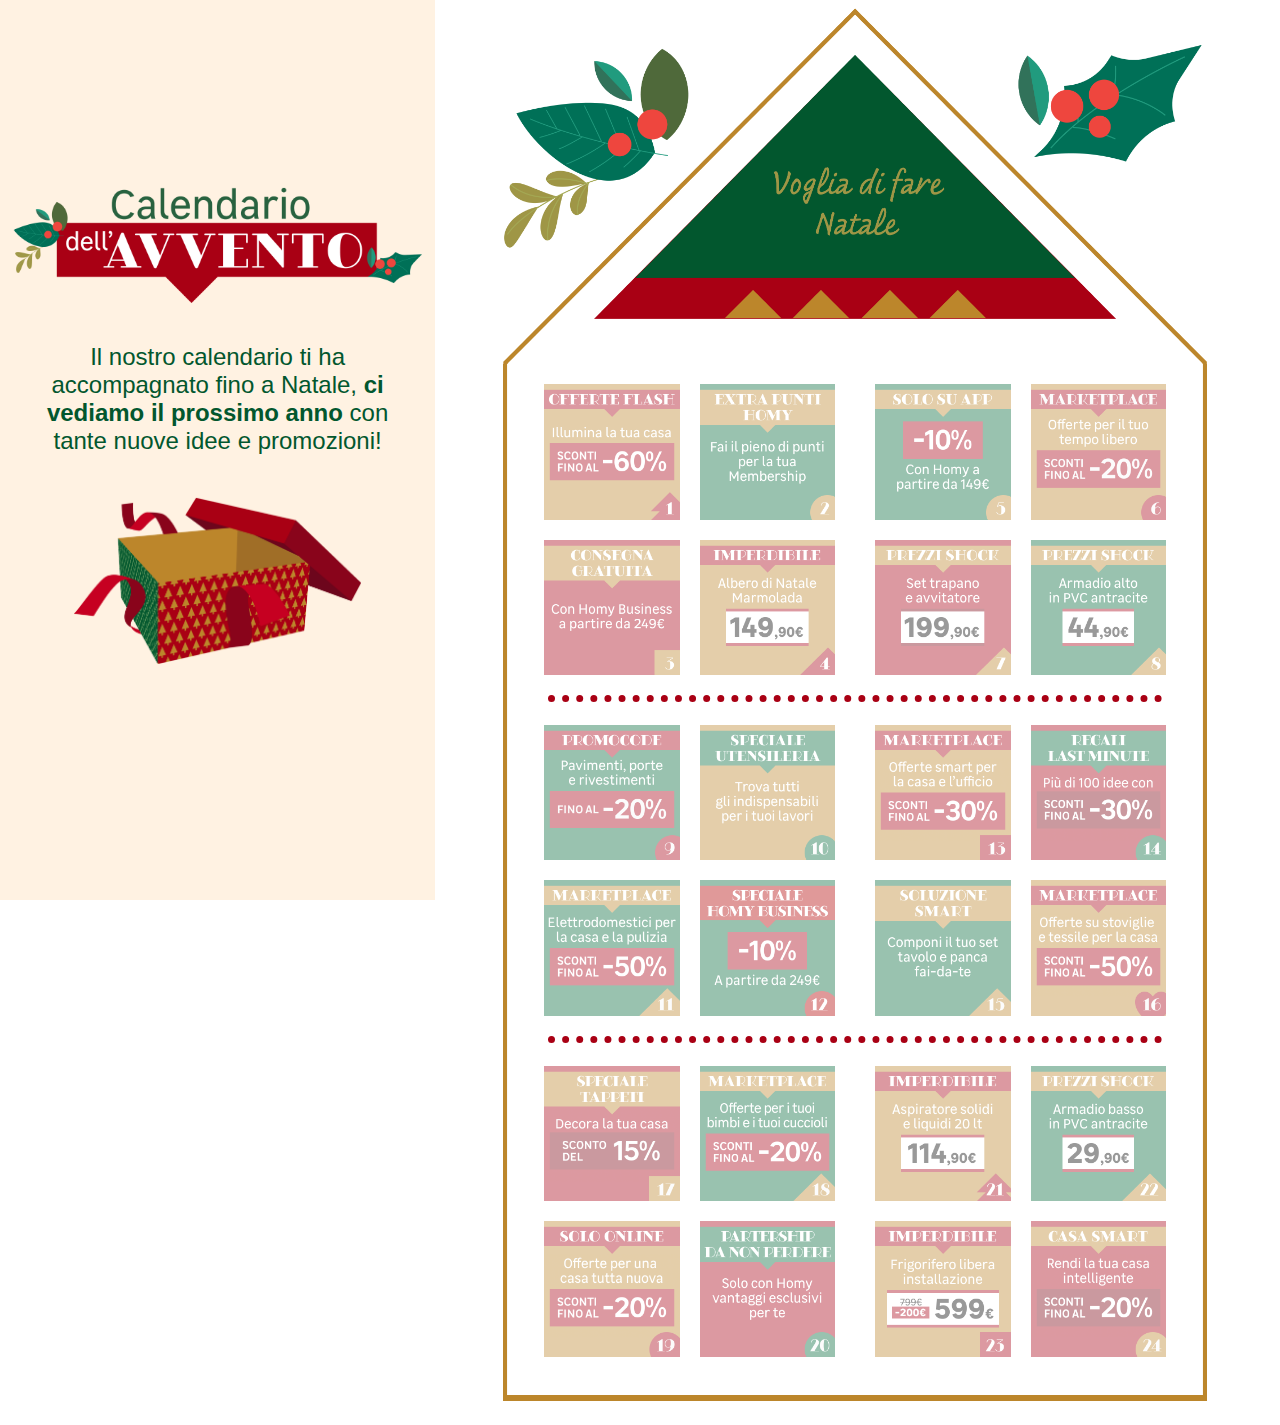
==== index.html @ 43014d5e "files" ====
<!DOCTYPE html>

<html lang="en">

<head>

  <meta charset="UTF-8" />

  <title>Calendario dell'avvento 2024</title>

  <meta name="viewport" content="width=device-width,initial-scale=1" />

  <meta name="description" content="" />

  <link rel="icon" href="favicon.png">
  <link rel="stylesheet" type="text/css" href="styles.css" />
  <script src="https://cdnjs.cloudflare.com/ajax/libs/jquery/3.7.1/jquery.min.js"
    integrity="sha512-v2CJ7UaYy4JwqLDIrZUI/4hqeoQieOmAZNXBeQyjo21dadnwR+8ZaIJVT8EE2iyI61OV8e6M8PP2/4hpQINQ/g=="
    crossorigin="anonymous" referrerpolicy="no-referrer"></script>


</head>

<body style="margin: 0;">

  <div class="adv24-container">
    <div class="adv24-detail">
      <div class="adv24-detail-inner">
        <img class="adv24-detail-header-img" src="images/detail_header.png">
        <p class="adv24-txt1">Dall’1 al 24 dicembre ogni
          giorno una sorpresa!</p>
        <p class="adv24-txt2">E oggi cosa hai ricevuto?</p>
        <div class="adv24-detail-after-eve">
          <p class="adv24-txt3">Il nostro calendario ti ha accompagnato fino a Natale, <strong>ci vediamo il prossimo anno</strong> con tante nuove idee e promozioni!</p>
          <img class="adv24-detail-after-eve-img" src="images/open_box.png">
        </div>
        <div class="adv24-house">
          <div class="adv24-house-top adv24-desktop-hidden">
            <img src="images/casetta_mobile_top.png">
          </div>
          <div class="adv24-house-content">
            <div class="adv24-window-anim">
              <div class="adv24-window-panel adv24-window-left-panel">
                <div class="adv24-panel-inner"></div>
              </div>
              <div class="adv24-window-panel adv24-window-right-panel">
                <div class="adv24-panel-inner"></div>
              </div>
            </div>
            <div class="adv24-house-days-shadow adv24-desktop-hidden"></div>
            <div class="adv24-house-days adv24-desktop-hidden">
            </div>
          </div>
        </div>
       
      </div>

    </div>
    <div class="adv24-content adv24-mobile-hidden">
      <div class="adv24-header">
        <img class="adv24-header-img" src="images/casetta_top.png">
      </div>
      <div class="adv24-wrapper">
        <div class="adv24-days-box">
          <div class="adv24-day-box adv24-day-box-std">
            <img class="adv24-day-image adv24-day-image-std" src="images/white.png">
          </div>
          <div class="adv24-day-box adv24-day-box-std">
            <img class="adv24-day-image adv24-day-image-std" src="images/white.png">
          </div>
          <div class="adv24-day-box adv24-day-box-std">
            <img class="adv24-day-image adv24-day-image-std" src="images/white.png">
          </div>
          <div class="adv24-day-box adv24-day-box-std">
            <img class="adv24-day-image adv24-day-image-std" src="images/white.png">
          </div>
        </div>
        <div class="adv24-days-box">
          <div class="adv24-day-box adv24-day-box-std">
            <img class="adv24-day-image adv24-day-image-std" src="images/white.png">
          </div>
          <div class="adv24-day-box adv24-day-box-std">
            <img class="adv24-day-image adv24-day-image-std" src="images/white.png">
          </div>
          <div class="adv24-day-box adv24-day-box-std">
            <img class="adv24-day-image adv24-day-image-std" src="images/white.png">
          </div>
          <div class="adv24-day-box adv24-day-box-std">
            <img class="adv24-day-image adv24-day-image-std" src="images/white.png">
          </div>
        </div>
        <div class="adv24-spacer-desktop"></div>
        <div class="adv24-days-box">
          <div class="adv24-day-box adv24-day-box-std">
            <img class="adv24-day-image adv24-day-image-std" src="images/white.png">
          </div>
          <div class="adv24-day-box adv24-day-box-std">
            <img class="adv24-day-image adv24-day-image-std" src="images/white.png">
          </div>
          <div class="adv24-day-box adv24-day-box-std">
            <img class="adv24-day-image adv24-day-image-std" src="images/white.png">
          </div>
          <div class="adv24-day-box adv24-day-box-std">
            <img class="adv24-day-image adv24-day-image-std" src="images/white.png">
          </div>
        </div>
        <div class="adv24-days-box">
          <div class="adv24-day-box adv24-day-box-std">
            <img class="adv24-day-image adv24-day-image-std" src="images/white.png">
          </div>
          <div class="adv24-day-box adv24-day-box-std">
            <img class="adv24-day-image adv24-day-image-std" src="images/white.png">
          </div>
          <div class="adv24-day-box adv24-day-box-std">
            <img class="adv24-day-image adv24-day-image-std" src="images/white.png">
          </div>
          <div class="adv24-day-box adv24-day-box-std">
            <img class="adv24-day-image adv24-day-image-std" src="images/white.png">
          </div>
        </div>
        <div class="adv24-spacer-desktop"></div>
        <div class="adv24-days-box">
          <div class="adv24-day-box adv24-day-box-std">
            <img class="adv24-day-image adv24-day-image-std" src="images/white.png">
          </div>
          <div class="adv24-day-box adv24-day-box-std">
            <img class="adv24-day-image adv24-day-image-std" src="images/white.png">
          </div>
          <div class="adv24-day-box adv24-day-box-std">
            <img class="adv24-day-image adv24-day-image-std" src="images/white.png">
          </div>
          <div class="adv24-day-box adv24-day-box-std">
            <img class="adv24-day-image adv24-day-image-std" src="images/white.png">
          </div>
        </div>
        <div class="adv24-days-box">
          <div class="adv24-day-box adv24-day-box-std">
            <img class="adv24-day-image adv24-day-image-std" src="images/white.png">
          </div>
          <div class="adv24-day-box adv24-day-box-std">
            <img class="adv24-day-image adv24-day-image-std" src="images/white.png">
          </div>
          <div class="adv24-day-box adv24-day-box-std">
            <img class="adv24-day-image adv24-day-image-std" src="images/white.png">
          </div>
          <div class="adv24-day-box adv24-day-box-std">
            <img class="adv24-day-image adv24-day-image-std" src="images/white.png">
          </div>
        </div>
      </div>
      <div class="adv24-content-footer">
      </div>
    </div>
    <div class="adv-24-templates" style="display: none;">
      <div class="adv-24-back-item" >
        <a class="adv-24-back-item-link" href="#" target="_blank">Scopri di più</a>
        <img class="adv-24-back-item-img" src="images/backs/1_open.png">
      </div>
      <div class="adv-24-back-item" >
        <a class="adv-24-back-item-link-full" href="#" target="_blank">
          <span class="adv-24-back-item-link" href="#" target="_blank">Scopri di più</span>
          <img class="adv-24-back-item-img" src="images/backs/1_open.png">
        </a>
      </div>
    </div>
  </div>

  <script src="adv24.js"></script>
</body>

</html>
---- styles.css ----
.adv24-container *{
  margin: 0;
  padding: 0;
  box-sizing: border-box;
}

.adv24-container{
  --mobile-shadow-height: 35px;
  width: 100%;
  margin: 0;
  padding: 0;
  max-width: 1920px;
  margin: 0 auto;
}

.adv24-detail{
  display: inline-block;
  vertical-align: top;
  width:34%;
  background-color: #FFF2E2;
  text-align: center;
  position: sticky;
  top:0px;
  padding: 4%;
  height: 100dvh;
}

.adv24-content{
  display: inline-block;
  vertical-align: top;
  width:65%;
  
  padding-left: 5%;
  padding-right: 5%;
}

.adv24-txt1{
  font-family: LeroyMerlin, sans-serif;
  color: #02572E;
  font-size: 24px;
  font-weight: normal;
  margin-top: 1.3em;
}

.adv24-txt2{
  font-family: LeroyMerlin, sans-serif;
  color: #02572E;
  font-size: 24px;
  font-weight: bold;
  margin-top: 1.1em;
  margin-bottom: 1.0em;
}

.adv24-txt3{
  font-family: LeroyMerlin, sans-serif;
  color: #02572E;
  font-size: 24px;
  margin-left: 5%;
  margin-right: 5%;
  margin-top: 1.5em;
  margin-bottom: 1.8em;
}

.adv24-wrapper{
  /*border-left: 4px #BC862B solid;
  border-right: 4px #BC862B solid;*/
  background-image: url("images/bg.png"); 
  background-repeat: repeat-y;
  background-size: 100%;
  flex-wrap: wrap;
  display: flex;
  padding-left:3%;
  padding-right:3%;
  padding-top:10px;
  padding-bottom: 28px;
}

.adv24-days-box{
  width:50%;
  display: flex;
  flex-direction: row;
  flex-wrap: wrap;
  box-sizing: border-box;
}

.adv24-days-box-row{
  display: flex;
  flex-direction: row;
  width:50%;
}

.adv24-day-box{
  width:50%;
  box-sizing: border-box;
  position: relative;
}

.adv-24-day-grow{
  transition: 0.2s;
}

.adv-24-day-grow:hover {
  transform: scale(1.08);
  transition: 0.2s;
}

.adv-24-back-item-link{
  text-decoration: underline;
}

.adv24-day-box.adv24-day-box-std{
  padding:16px
}

.adv24-day-box.adv24-day-box-today{
   
}

.adv24-day-box.adv24-day-box-today .adv24-day-image{
  position: absolute;
  top: 49%;
  transform: translateY(-50%);
  left: 16px;
  width: calc(100% - 32px);
}

.adv24-day-image{
  width:100%;
}

.adv24-content-footer{
  height: 10px;
  border-top: 6px solid #bc862b;
  margin-bottom: 20px;
}

.adv24-day-image.adv24-day-image-std{
}

.adv24-spacer-desktop{
  width: 100%;
  margin-top: 10px;
  margin-bottom: 13px;
  height: 4px;
  border-bottom: 7px dotted #A90014;
  margin-left: 24px;
  margin-right: 24px;
}

.adv24-detail-header-img{
  max-width: 100%;
}

.adv24-header-img{
  max-width: 100%;
  vertical-align: bottom;
}

.adv24-detail-after-eve-img{
  max-width: 100%;
  width: 70%;
}

.adv24-window-anim{
  position: relative;
  margin-left: 10%;
  margin-right: 10%;
  overflow: visible;
  perspective: 1200px;
  perspective-origin: center center;
}

.adv24-window-panel{
  position: absolute;
  top:0;
  width: 50%;
  height: 100%;
  background-color: #FFF2E2;
  animation-fill-mode: forwards;
  animation-duration: 1.5s;
  transform-style: preserve-3d;
  backface-visibility: hidden;
  transition-timing-function: cubic-bezier(0.5, 1, 0.89, 1);
  z-index: 3;
}

.adv24-window-left-panel{
  left: 0;
  /* animation-name: panel-left ; */
  transform-origin: center left;
 
}

.adv24-panel-inner{
  background-image: url("images/2.png"); 
  background-repeat:no-repeat;
  background-size: cover;
  position: absolute;
  right: 0px;
  bottom: 0px;
  top: 0px;
  left: 0px;
  backface-visibility: hidden;
  -webkit-backface-visibility: hidden;
  transform-style: preserve-3d;
  transform: rotateY(0deg);
  z-index: 2;
}


.adv24-panel-inner:after {
  content: '';
  right: 0px;
  bottom: 0px;
  position: absolute;
  top: 0px;
  left: 0px;
  background: #BC862B;
  transform: rotateY( 180deg );
  transform-style: preserve-3d;
  backface-visibility: hidden;
  z-index: 1;
}

.adv24-window-right-panel{
  right: 0;
  /* animation-name: panel-right; */
  transform-origin: center right;
}

.adv24-window-right-panel .adv24-panel-inner{
  background-position: right;
}

@keyframes panel-left {
  0% {
    transform:rotateY(0deg) ;
  }
  100% {
    transform:rotateY(-110deg) ;
  }
}

@keyframes panel-right {
  0% {
    transform:rotateY(0deg) ;
  }
  100% {
    transform:rotateY(110deg) ;
  }
}

.adv-24-vis-hidden{
  visibility: hidden;
}

.adv24-house{
  width: 88%;
  display: inline-block;
}

.adv24-house-top img{
  max-width: 100%;
  vertical-align: bottom;
}

.adv24-house-content{
  padding-top: 20px;
  padding-bottom: 20px;
  position: relative;
}

.adv-24-back-item{
  position: relative;
  font-size: 0;
}

.adv24-wrapper .adv-24-back-item {
  container-type: inline-size;
}

.adv24-window-anim .adv-24-back-item {
  container-type: inline-size;
}

.adv-24-back-item .adv-24-back-item-img{
  max-width: 100%;
  width: 100%;
  object-fit: cover;
}

.adv24-house-days .adv-24-back-item {
  container-type: inline-size;
}


.adv-24-back-item .adv-24-back-item-link{
  font-family: LeroyMerlin, sans-serif;
  position: absolute;
  color: white;
  bottom: 10px;
  left: 10px;
  font-size: 16px;
  font-size: clamp(0.3rem, 8cqi, 1.2rem);
}

.adv24-window-anim .adv-24-back-item .adv-24-back-item-link{
  font-size: 16px;
  font-size: clamp(0.3rem, 8cqi, 1.6rem);
}

.adv24-house-days .adv-24-back-item .adv-24-back-item-link{
  font-size: 16px;
  font-size: clamp(0.3rem, 8cqi, 1.6rem);
}

.adv24-promo-disabled{
  opacity: 0.4;
  pointer-events: none;
}

.adv24-promo-disabled .adv-24-back-item-link{
 display: none;
}

/* after eve styles */

.adv24-container.adv24-after-eve {

  .adv24-txt1{
    display: none;
  }

  .adv24-txt2{
    display: none;
  }

  .adv24-window-anim{
    display: none;
  }
}

.adv24-container:not(.adv24-after-eve){
  .adv24-detail-after-eve{
    display: none;
  }

}


@media only screen and (max-width: 1280px) {

  .adv24-day-box.adv24-day-box-std{
    padding:10px
  }

  .adv24-spacer-desktop{
    border-bottom: 7px dotted #A90014;
  }

  .adv24-day-box.adv24-day-box-today .adv24-day-image{
    left: 9px;
    width: calc(100% - 20px);
  }

}

@media only screen and (min-width: 1280px) {
  
  .adv24-days-box {
    padding: 0 10px;
  }

  .adv24-content-footer{
    border-top: 4px solid #bc862b;
  }

  .adv24-detail {
    padding: 4% 2%;
  }
  
  .adv24-house {
    width: 64%;
  }

  
}

@media only screen and (max-width: 1024px) {

  .adv24-day-box.adv24-day-box-std{
    padding:9px
  }

  .adv24-spacer-desktop{
    border-bottom: 4px dotted #A90014;
  }

  .adv24-day-box.adv24-day-box-today .adv24-day-image{
    left: 9px;
    width: calc(100% - 16px);
  }

}

@media only screen and (min-width: 1024px) {
  
  .adv24-desktop-hidden{
    display: none;
  }

  .adv24-days-box {
    padding: 0 10px;
  }

  .adv24-content-footer{
    border-top: 3px solid #bc862b;
  }


  .adv24-detail {
    padding: 4% 2%;
  }

  .adv24-house {
    width: 64%;
  }
 
  .adv24-detail-inner{
    position: absolute;
    top: 50%;
    -ms-transform: translateY(-50%);
    transform: translateY(-50%);
    left: 3%;
    right: 3%;
  }
}


@media only screen and (max-width: 1023px) {
  .adv24-mobile-hidden{
    display: none;
  }

  .adv24-detail-after-eve-img{
    display: none;
  }

  .adv24-txt3{
    font-size: 18px;
    margin-top: 16px;
    margin-bottom: 16px;
  }

  .adv24-spacer-desktop{
    display: none;
  }

  .adv24-spacer-desktop{
    border-bottom: 4px dotted #A90014;
  }
  
  .adv24-house {
    width: 94%;
    margin-bottom: 30px;
  }

  .adv24-detail{
    width: 100%;
    background-color: white;
    padding: 4% 1%;
  }

  .adv24-house-content{
    background-image: url("images/casetta_mobile_border.png");
    background-repeat: repeat-y;
    background-size: 100%;
    border-bottom: 1vw solid #BC862B;
    padding-bottom: 0px;
  }
  

  .adv24-window-anim {
    margin-left: auto;
    margin-right: auto;
    width: 50%;
    margin-bottom: 10%;
    margin-top: 6.5%;
  }

  .adv24-days-box{
    width: 100%;
    margin-bottom: 9px;
  }

  .adv24-days-box:last-child{
    margin-bottom: -20px;
  }

  .adv24-days-box:not(:last-child)::after{
    width: calc( 100% - 30px);
    content: ' ';
    border-bottom: 5px dotted #A90014;
    height: 5px;
    margin: 1vw auto;
  }

  .adv24-house-days{
    padding: 4%;
    overflow-y: scroll;
    height: 50vh;
    position: relative;
    top: calc(-1 * var(--mobile-shadow-height));
    -ms-overflow-style: none;  /* Internet Explorer 10+ */
    scrollbar-width: none;  /* Firefox */
  }

  .adv24-house-days::-webkit-scrollbar { 
    display: none;  /* Safari and Chrome */
  }

  .adv24-house-days-shadow{
    height: var(--mobile-shadow-height);
    background: linear-gradient(#66666638, #66666600);
    position: relative;
    top:0;
    left: 0;
    margin-left: 1%;
        margin-right: 1.3%;
  }

  .adv24-detail-header-img {
    padding: 0 6%;
  }

  .adv24-txt1{
    padding:0 12%;
    margin-bottom: 20px;
    font-size: 18px;
  }

  .adv24-txt2{
    display: none;
  }
}

@media only screen and (min-width: 1280px) {
  .adv24-content-footer{
    border-top: 6px solid #bc862b;
  }
}
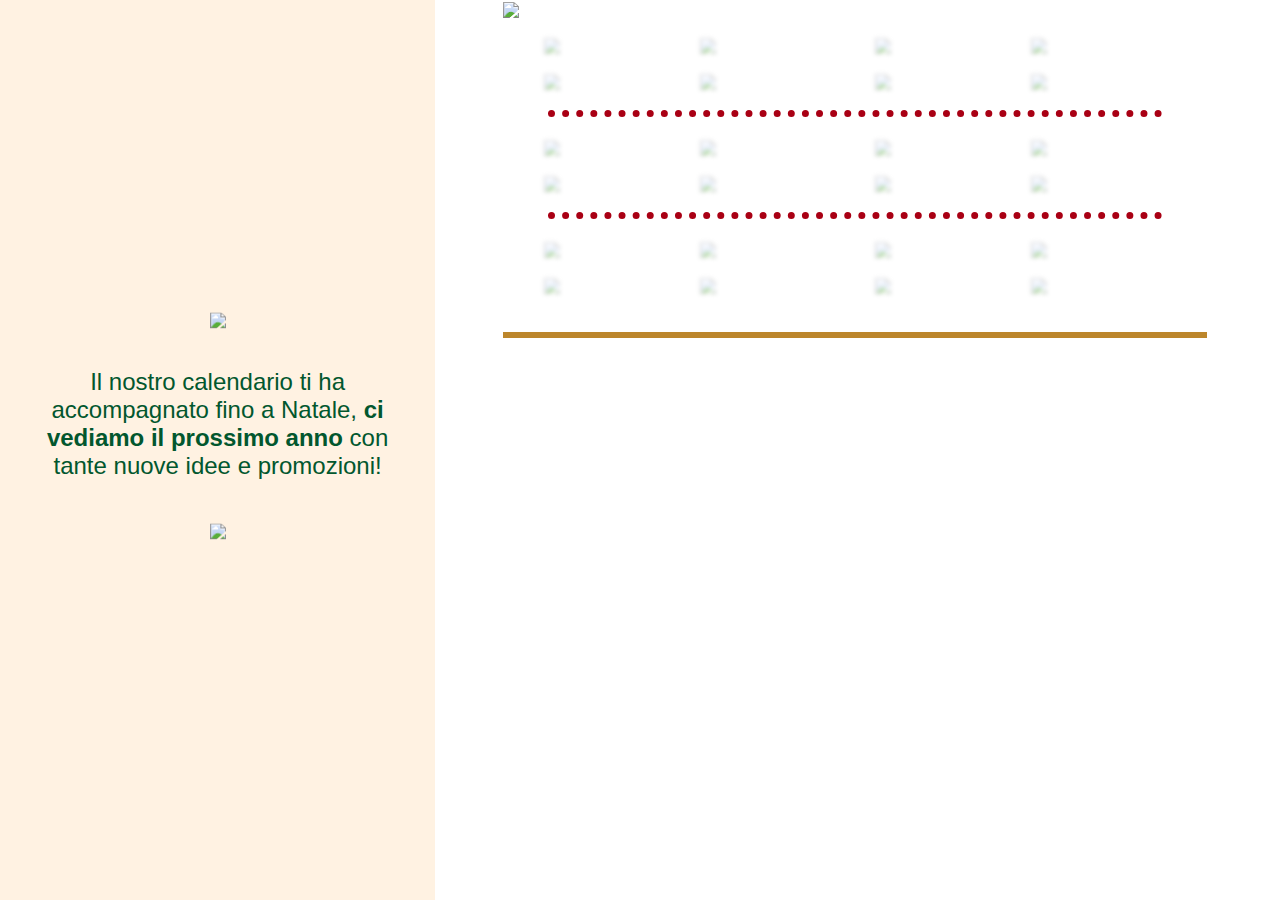
==== commit 4dba2282: "immagini esterne" ====
--- a/index.html
+++ b/index.html
@@ -14,9 +14,6 @@
 
   <link rel="icon" href="favicon.png">
   <link rel="stylesheet" type="text/css" href="styles.css" />
-  <script src="https://cdnjs.cloudflare.com/ajax/libs/jquery/3.7.1/jquery.min.js"
-    integrity="sha512-v2CJ7UaYy4JwqLDIrZUI/4hqeoQieOmAZNXBeQyjo21dadnwR+8ZaIJVT8EE2iyI61OV8e6M8PP2/4hpQINQ/g=="
-    crossorigin="anonymous" referrerpolicy="no-referrer"></script>
 
 
 </head>
@@ -26,17 +23,17 @@
   <div class="adv24-container">
     <div class="adv24-detail">
       <div class="adv24-detail-inner">
-        <img class="adv24-detail-header-img" src="images/detail_header.png">
+        <img class="adv24-detail-header-img" src="https://media.adeo.com/media/4467231/media.png" data-src="images/detail_header.png">
         <p class="adv24-txt1">Dall’1 al 24 dicembre ogni
           giorno una sorpresa!</p>
         <p class="adv24-txt2">E oggi cosa hai ricevuto?</p>
         <div class="adv24-detail-after-eve">
           <p class="adv24-txt3">Il nostro calendario ti ha accompagnato fino a Natale, <strong>ci vediamo il prossimo anno</strong> con tante nuove idee e promozioni!</p>
-          <img class="adv24-detail-after-eve-img" src="images/open_box.png">
+          <img class="adv24-detail-after-eve-img" src="https://media.adeo.com/media/4467201/media.png" data-src="images/open_box.png">
         </div>
         <div class="adv24-house">
           <div class="adv24-house-top adv24-desktop-hidden">
-            <img src="images/casetta_mobile_top.png">
+            <img src="https://media.adeo.com/media/4467442/media.png" data-src="images/casetta_mobile_top.png">
           </div>
           <div class="adv24-house-content">
             <div class="adv24-window-anim">
@@ -58,93 +55,93 @@
     </div>
     <div class="adv24-content adv24-mobile-hidden">
       <div class="adv24-header">
-        <img class="adv24-header-img" src="images/casetta_top.png">
+        <img class="adv24-header-img" src="https://media.adeo.com/media/4467259/media.png" data-src="images/casetta_top.png">
       </div>
       <div class="adv24-wrapper">
         <div class="adv24-days-box">
           <div class="adv24-day-box adv24-day-box-std">
-            <img class="adv24-day-image adv24-day-image-std" src="images/white.png">
+            <img class="adv24-day-image adv24-day-image-std" src="https://media.adeo.com/media/4467210/media.png" data-src="images/white.png">
           </div>
           <div class="adv24-day-box adv24-day-box-std">
-            <img class="adv24-day-image adv24-day-image-std" src="images/white.png">
+            <img class="adv24-day-image adv24-day-image-std" src="https://media.adeo.com/media/4467210/media.png" data-src="images/white.png">
           </div>
           <div class="adv24-day-box adv24-day-box-std">
-            <img class="adv24-day-image adv24-day-image-std" src="images/white.png">
+            <img class="adv24-day-image adv24-day-image-std" src="https://media.adeo.com/media/4467210/media.png" data-src="images/white.png">
           </div>
           <div class="adv24-day-box adv24-day-box-std">
-            <img class="adv24-day-image adv24-day-image-std" src="images/white.png">
+            <img class="adv24-day-image adv24-day-image-std" src="https://media.adeo.com/media/4467210/media.png" data-src="images/white.png">
           </div>
         </div>
         <div class="adv24-days-box">
           <div class="adv24-day-box adv24-day-box-std">
-            <img class="adv24-day-image adv24-day-image-std" src="images/white.png">
+            <img class="adv24-day-image adv24-day-image-std" src="https://media.adeo.com/media/4467210/media.png" data-src="images/white.png">
           </div>
           <div class="adv24-day-box adv24-day-box-std">
-            <img class="adv24-day-image adv24-day-image-std" src="images/white.png">
+            <img class="adv24-day-image adv24-day-image-std" src="https://media.adeo.com/media/4467210/media.png" data-src="images/white.png">
           </div>
           <div class="adv24-day-box adv24-day-box-std">
-            <img class="adv24-day-image adv24-day-image-std" src="images/white.png">
+            <img class="adv24-day-image adv24-day-image-std" src="https://media.adeo.com/media/4467210/media.png" data-src="images/white.png">
           </div>
           <div class="adv24-day-box adv24-day-box-std">
-            <img class="adv24-day-image adv24-day-image-std" src="images/white.png">
+            <img class="adv24-day-image adv24-day-image-std" src="https://media.adeo.com/media/4467210/media.png" data-src="images/white.png">
           </div>
         </div>
         <div class="adv24-spacer-desktop"></div>
         <div class="adv24-days-box">
           <div class="adv24-day-box adv24-day-box-std">
-            <img class="adv24-day-image adv24-day-image-std" src="images/white.png">
+            <img class="adv24-day-image adv24-day-image-std" src="https://media.adeo.com/media/4467210/media.png" data-src="images/white.png">
           </div>
           <div class="adv24-day-box adv24-day-box-std">
-            <img class="adv24-day-image adv24-day-image-std" src="images/white.png">
+            <img class="adv24-day-image adv24-day-image-std" src="https://media.adeo.com/media/4467210/media.png" data-src="images/white.png">
           </div>
           <div class="adv24-day-box adv24-day-box-std">
-            <img class="adv24-day-image adv24-day-image-std" src="images/white.png">
+            <img class="adv24-day-image adv24-day-image-std" src="https://media.adeo.com/media/4467210/media.png" data-src="images/white.png">
           </div>
           <div class="adv24-day-box adv24-day-box-std">
-            <img class="adv24-day-image adv24-day-image-std" src="images/white.png">
+            <img class="adv24-day-image adv24-day-image-std" src="https://media.adeo.com/media/4467210/media.png" data-src="images/white.png">
           </div>
         </div>
         <div class="adv24-days-box">
           <div class="adv24-day-box adv24-day-box-std">
-            <img class="adv24-day-image adv24-day-image-std" src="images/white.png">
+            <img class="adv24-day-image adv24-day-image-std" src="https://media.adeo.com/media/4467210/media.png" data-src="images/white.png">
           </div>
           <div class="adv24-day-box adv24-day-box-std">
-            <img class="adv24-day-image adv24-day-image-std" src="images/white.png">
+            <img class="adv24-day-image adv24-day-image-std" src="https://media.adeo.com/media/4467210/media.png" data-src="images/white.png">
           </div>
           <div class="adv24-day-box adv24-day-box-std">
-            <img class="adv24-day-image adv24-day-image-std" src="images/white.png">
+            <img class="adv24-day-image adv24-day-image-std" src="https://media.adeo.com/media/4467210/media.png" data-src="images/white.png">
           </div>
           <div class="adv24-day-box adv24-day-box-std">
-            <img class="adv24-day-image adv24-day-image-std" src="images/white.png">
+            <img class="adv24-day-image adv24-day-image-std" src="https://media.adeo.com/media/4467210/media.png" data-src="images/white.png">
           </div>
         </div>
         <div class="adv24-spacer-desktop"></div>
         <div class="adv24-days-box">
           <div class="adv24-day-box adv24-day-box-std">
-            <img class="adv24-day-image adv24-day-image-std" src="images/white.png">
+            <img class="adv24-day-image adv24-day-image-std" src="https://media.adeo.com/media/4467210/media.png" data-src="images/white.png">
           </div>
           <div class="adv24-day-box adv24-day-box-std">
-            <img class="adv24-day-image adv24-day-image-std" src="images/white.png">
+            <img class="adv24-day-image adv24-day-image-std" src="https://media.adeo.com/media/4467210/media.png" data-src="images/white.png">
           </div>
           <div class="adv24-day-box adv24-day-box-std">
-            <img class="adv24-day-image adv24-day-image-std" src="images/white.png">
+            <img class="adv24-day-image adv24-day-image-std" src="https://media.adeo.com/media/4467210/media.png" data-src="images/white.png">
           </div>
           <div class="adv24-day-box adv24-day-box-std">
-            <img class="adv24-day-image adv24-day-image-std" src="images/white.png">
+            <img class="adv24-day-image adv24-day-image-std" src="https://media.adeo.com/media/4467210/media.png" data-src="images/white.png">
           </div>
         </div>
         <div class="adv24-days-box">
           <div class="adv24-day-box adv24-day-box-std">
-            <img class="adv24-day-image adv24-day-image-std" src="images/white.png">
+            <img class="adv24-day-image adv24-day-image-std" src="https://media.adeo.com/media/4467210/media.png" data-src="images/white.png">
           </div>
           <div class="adv24-day-box adv24-day-box-std">
-            <img class="adv24-day-image adv24-day-image-std" src="images/white.png">
+            <img class="adv24-day-image adv24-day-image-std" src="https://media.adeo.com/media/4467210/media.png" data-src="images/white.png">
           </div>
           <div class="adv24-day-box adv24-day-box-std">
-            <img class="adv24-day-image adv24-day-image-std" src="images/white.png">
+            <img class="adv24-day-image adv24-day-image-std" src="https://media.adeo.com/media/4467210/media.png" data-src="images/white.png">
           </div>
           <div class="adv24-day-box adv24-day-box-std">
-            <img class="adv24-day-image adv24-day-image-std" src="images/white.png">
+            <img class="adv24-day-image adv24-day-image-std" src="https://media.adeo.com/media/4467210/media.png" data-src="images/white.png">
           </div>
         </div>
       </div>
@@ -154,12 +151,12 @@
     <div class="adv-24-templates" style="display: none;">
       <div class="adv-24-back-item" >
         <a class="adv-24-back-item-link" href="#" target="_blank">Scopri di più</a>
-        <img class="adv-24-back-item-img" src="images/backs/1_open.png">
+        <img class="adv-24-back-item-img" src="https://media.adeo.com/media/4467534/media.png" data-src="images/backs/1_open.png">
       </div>
       <div class="adv-24-back-item" >
         <a class="adv-24-back-item-link-full" href="#" target="_blank">
           <span class="adv-24-back-item-link" href="#" target="_blank">Scopri di più</span>
-          <img class="adv-24-back-item-img" src="images/backs/1_open.png">
+          <img class="adv-24-back-item-img"  src="https://media.adeo.com/media/4467534/media.png"  data-src="images/backs/1_open.png">
         </a>
       </div>
     </div>
--- a/styles.css
+++ b/styles.css
@@ -26,6 +26,10 @@
   height: 100dvh;
 }
 
+.adv24-is-firefox .adv24-detail{
+  position: relative;
+}
+
 .adv24-content{
   display: inline-block;
   vertical-align: top;
@@ -65,7 +69,8 @@
 .adv24-wrapper{
   /*border-left: 4px #BC862B solid;
   border-right: 4px #BC862B solid;*/
-  background-image: url("images/bg.png"); 
+  /* background-image: url("images/bg.png");  */
+  background-image: url("https://media.adeo.com/media/4467443/media.png");
   background-repeat: repeat-y;
   background-size: 100%;
   flex-wrap: wrap;
@@ -193,7 +198,8 @@
 }
 
 .adv24-panel-inner{
-  background-image: url("images/2.png"); 
+  /* background-image: url("images/2.png"); */
+  background-image: url("https://media.adeo.com/media/4467291/media.png"); 
   background-repeat:no-repeat;
   background-size: cover;
   position: absolute;
@@ -317,6 +323,7 @@
 
 .adv24-promo-disabled{
   opacity: 0.4;
+  filter: blur(2px);
   pointer-events: none;
 }
 
@@ -473,7 +480,8 @@
   }
 
   .adv24-house-content{
-    background-image: url("images/casetta_mobile_border.png");
+    /* background-image: url("images/casetta_mobile_border.png"); */
+    background-image: url("https://media.adeo.com/media/4467444/media.png");
     background-repeat: repeat-y;
     background-size: 100%;
     border-bottom: 1vw solid #BC862B;
